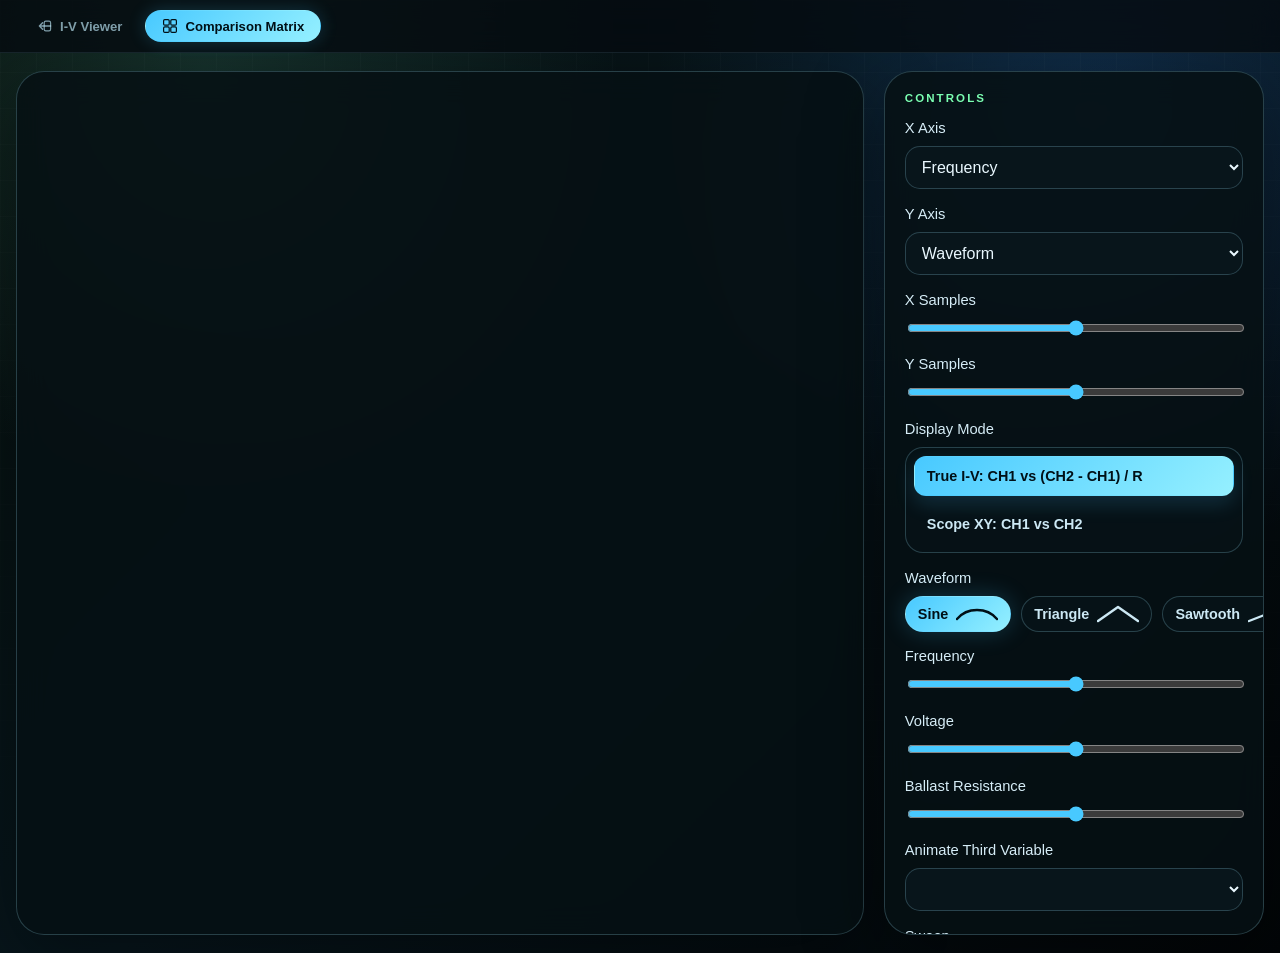
==== matrix.html @ fc069913 "Add files via upload" ====
<!doctype html>
<html lang="en">
  <head>
    <meta charset="utf-8" />
    <meta name="viewport" content="width=device-width, initial-scale=1" />
    <title>IV Comparison Matrix</title>
    <link rel="stylesheet" href="styles.css" />
    <link rel="stylesheet" href="matrix.css" />
  </head>
  <body>
    <nav class="page-nav">
      <a href="index.html" class="page-nav-link">
        <svg viewBox="0 0 20 20" aria-hidden="true"><path d="M3 10h14M3 10l4-4M3 10l4 4" stroke="currentColor" stroke-width="1.8" stroke-linecap="round" stroke-linejoin="round" fill="none"/><rect x="9" y="4" width="8" height="12" rx="2" stroke="currentColor" stroke-width="1.5" fill="none"/></svg>
        I-V Viewer
      </a>
      <a href="matrix.html" class="page-nav-link active" aria-current="page">
        <svg viewBox="0 0 20 20" aria-hidden="true"><rect x="2" y="2" width="7" height="7" rx="1.5" stroke="currentColor" stroke-width="1.5" fill="none"/><rect x="11" y="2" width="7" height="7" rx="1.5" stroke="currentColor" stroke-width="1.5" fill="none"/><rect x="2" y="11" width="7" height="7" rx="1.5" stroke="currentColor" stroke-width="1.5" fill="none"/><rect x="11" y="11" width="7" height="7" rx="1.5" stroke="currentColor" stroke-width="1.5" fill="none"/></svg>
        Comparison Matrix
      </a>
    </nav>
    <main class="shell">
      <section class="layout matrix-layout">
        <article class="scope-card matrix-card">
          <canvas id="matrixCanvas" aria-label="Mushristor I-V comparison matrix"></canvas>
        </article>

        <aside class="control-panel">
          <div class="panel-heading">
            <p class="eyebrow">Controls</p>
          </div>

          <div class="control-grid">
            <label class="control">
              <span>X Axis</span>
              <select id="xAxisSelect">
                <option value="waveform">Waveform</option>
                <option value="frequencyHz" selected>Frequency</option>
                <option value="vppSetting">Voltage</option>
                <option value="rShuntOhms">Ballast Resistance</option>
              </select>
            </label>

            <label class="control">
              <span>Y Axis</span>
              <select id="yAxisSelect">
                <option value="waveform" selected>Waveform</option>
                <option value="frequencyHz">Frequency</option>
                <option value="vppSetting">Voltage</option>
                <option value="rShuntOhms">Ballast Resistance</option>
              </select>
            </label>
          </div>

          <label class="control" id="xSamplesControl">
            <span>
              X Samples
              <output id="xSamplesValue"></output>
            </span>
            <input id="xSamplesSlider" type="range" min="2" max="6" step="1" value="4" />
          </label>

          <label class="control" id="ySamplesControl">
            <span>
              Y Samples
              <output id="ySamplesValue"></output>
            </span>
            <input id="ySamplesSlider" type="range" min="2" max="6" step="1" value="4" />
          </label>

          <div class="control">
            <span>Display Mode</span>
            <div class="mode-buttons" aria-label="Display Mode">
              <button class="mode-button" type="button" data-display-mode="trueIv" aria-pressed="true">
                True I-V: CH1 vs (CH2 - CH1) / R
              </button>
              <button class="mode-button" type="button" data-display-mode="scopeXy" aria-pressed="false">
                Scope XY: CH1 vs CH2
              </button>
            </div>
          </div>

          <div class="control hidden" id="fixedWaveformControl">
            <span>Waveform</span>
            <div class="waveform-switcher fixed-waveform-switcher" aria-label="Fixed waveform selector">
              <button class="waveform-button fixed-waveform-button" type="button" data-fixed-waveform="sine" aria-pressed="true">
                <span>Sine</span>
                <svg viewBox="0 0 42 18" aria-hidden="true" draggable="false">
                  <path d="M1 14 C11 2, 31 2, 41 14" />
                </svg>
              </button>
              <button class="waveform-button fixed-waveform-button" type="button" data-fixed-waveform="triangle" aria-pressed="false">
                <span>Triangle</span>
                <svg viewBox="0 0 42 18" aria-hidden="true" draggable="false">
                  <polyline points="1,16 21,2 41,16" />
                </svg>
              </button>
              <button class="waveform-button fixed-waveform-button" type="button" data-fixed-waveform="sawtooth" aria-pressed="false">
                <span>Sawtooth</span>
                <svg viewBox="0 0 42 18" aria-hidden="true" draggable="false">
                  <polyline points="1,16 37,2 37,16" />
                </svg>
              </button>
              <button class="waveform-button fixed-waveform-button" type="button" data-fixed-waveform="square" aria-pressed="false">
                <span>Square</span>
                <svg viewBox="0 0 42 18" aria-hidden="true" draggable="false">
                  <polyline points="1,16 1,4 32,4 32,16" />
                </svg>
              </button>
            </div>
          </div>

          <label class="control hidden" id="fixedFrequencyControl">
            <span>
              Frequency
              <output id="fixedFrequencyValue"></output>
            </span>
            <input id="fixedFrequencySlider" type="range" />
          </label>

          <label class="control hidden" id="fixedVoltageControl">
            <span>
              Voltage
              <output id="fixedVoltageValue"></output>
            </span>
            <input id="fixedVoltageSlider" type="range" />
          </label>

          <label class="control hidden" id="fixedShuntControl">
            <span>
              Ballast Resistance
              <output id="fixedShuntValue"></output>
            </span>
            <input id="fixedShuntSlider" type="range" />
          </label>

          <label class="control">
            <span>Animate Third Variable</span>
            <select id="modulationSelect"></select>
          </label>

          <label class="control hidden" id="modulationControl">
            <span>
              <span id="modulationLabel">Sweep</span>
              <output id="modulationValue"></output>
            </span>
            <input id="modulationSlider" type="range" />
          </label>

          <div class="inline-toggles matrix-toggles" aria-label="Matrix display options">
            <label id="playModulationWrap" class="hidden">
              <input id="playModulation" type="checkbox" />
              <span>Sweep</span>
            </label>
            <label>
              <input id="showGrid" type="checkbox" />
              <span>Grid</span>
            </label>
            <label>
              <input id="showAxes" type="checkbox" />
              <span>Axes</span>
            </label>
            <label>
              <input id="showCursor" type="checkbox" />
              <span>Cursor</span>
            </label>
          </div>

          <label class="toggle-row">
            <input id="smoothTrace" type="checkbox" checked />
            <span>Smooth measured noise</span>
          </label>
        </aside>
      </section>
    </main>

    <script src="data/triangle_hydrated.js"></script>
    <script src="data/sine_hydrated.js"></script>
    <script src="data/sawtooth_hydrated.js"></script>
    <script src="data/square_hydrated.js"></script>
    <script src="matrix.js"></script>
  </body>
</html>
---- styles.css ----
:root {
  --ink: #eaf8ff;
  --muted: #7f9dad;
  --panel: rgba(6, 16, 20, 0.88);
  --panel-strong: #071014;
  --cyan: #48c9ff;
  --cyan-soft: rgba(72, 201, 255, 0.24);
  --blue: #1f7bff;
  --amber: #e6d45f;
  --green: #7bffb2;
  --line: rgba(157, 225, 255, 0.16);
  --edge: rgba(161, 230, 255, 0.22);
  --shadow: 0 24px 80px rgba(0, 0, 0, 0.42);
}

* {
  box-sizing: border-box;
}

body {
  min-height: 100vh;
  margin: 0;
  color: var(--ink);
  background:
    radial-gradient(circle at 16% 8%, rgba(84, 180, 155, 0.2), transparent 26rem),
    radial-gradient(circle at 86% 12%, rgba(54, 141, 255, 0.2), transparent 28rem),
    linear-gradient(135deg, #07100d 0%, #07161d 48%, #020507 100%);
  font-family: "Avenir Next", "Trebuchet MS", sans-serif;
}

body::before {
  position: fixed;
  inset: 0;
  pointer-events: none;
  content: "";
  background-image:
    linear-gradient(rgba(255,255,255,0.025) 1px, transparent 1px),
    linear-gradient(90deg, rgba(255,255,255,0.022) 1px, transparent 1px);
  background-size: 36px 36px;
  mask-image: linear-gradient(to bottom, rgba(0,0,0,0.8), rgba(0,0,0,0.15));
}

.page-nav {
  position: sticky;
  top: 0;
  z-index: 100;
  display: flex;
  gap: 6px;
  padding: 10px 20px;
  background: rgba(5, 12, 16, 0.82);
  backdrop-filter: blur(18px);
  border-bottom: 1px solid rgba(157, 225, 255, 0.1);
}

.page-nav-link {
  display: inline-flex;
  align-items: center;
  gap: 7px;
  padding: 7px 16px;
  border-radius: 999px;
  font-family: "Avenir Next", "Trebuchet MS", sans-serif;
  font-size: 0.82rem;
  font-weight: 700;
  text-decoration: none;
  color: rgba(180, 220, 235, 0.7);
  border: 1px solid transparent;
  transition: all 0.2s;
}

.page-nav-link svg {
  width: 16px;
  height: 16px;
  flex-shrink: 0;
}

.page-nav-link:hover {
  color: #eaf8ff;
  border-color: rgba(161, 230, 255, 0.22);
  background: rgba(72, 201, 255, 0.08);
}

.page-nav-link.active {
  color: #001017;
  background: linear-gradient(135deg, var(--cyan), #95f0ff);
  border-color: transparent;
  box-shadow: 0 0 18px rgba(72, 201, 255, 0.2);
}

.shell {
  width: min(1480px, calc(100vw - 32px));
  margin: 0 auto;
  padding: clamp(10px, 2vh, 24px) 0;
}

.hero {
  display: grid;
  grid-template-columns: minmax(160px, 260px) 1fr;
  gap: 28px;
  align-items: end;
  margin-bottom: 24px;
}

.hero h1,
.panel-heading h2,
.wave-card h2 {
  margin: 0;
  letter-spacing: -0.04em;
  font-family: Georgia, "Times New Roman", serif;
}

.hero h1 {
  font-size: clamp(2.4rem, 7vw, 6.6rem);
  line-height: 0.9;
}

.hero p:last-child {
  max-width: 870px;
  margin: 14px 0 0;
  color: #b7d7e5;
  font-size: clamp(1rem, 1.5vw, 1.25rem);
}

.eyebrow {
  margin: 0;
  color: var(--green);
  text-transform: uppercase;
  letter-spacing: 0.18em;
  font-size: 0.72rem;
  font-weight: 700;
}

.layout {
  display: grid;
  grid-template-columns: minmax(0, 1fr) 380px;
  gap: 20px;
  align-items: stretch;
  height: calc(100dvh - clamp(20px, 4vh, 48px));
  min-height: 0;
}

.scope-card,
.control-panel,
.wave-card {
  border: 1px solid var(--edge);
  border-radius: 28px;
  background: var(--panel);
  box-shadow: var(--shadow);
  backdrop-filter: blur(16px);
}

.scope-card {
  overflow: hidden;
  min-height: 0;
  display: grid;
  grid-template-rows: auto minmax(320px, 1fr);
}

.scope-toolbar {
  display: flex;
  justify-content: space-between;
  align-items: center;
  padding: 16px 22px;
  color: #bbd9e8;
  border-bottom: 1px solid var(--line);
  font-size: 0.9rem;
}

#ivCanvas,
#waveCanvas {
  display: block;
  width: 100%;
  background: #030609;
}

#ivCanvas {
  height: 100%;
  min-height: 0;
}

.control-panel {
  padding: clamp(16px, 2.2vh, 24px);
  align-self: stretch;
  min-height: 0;
  overflow: auto;
}

.panel-heading {
  margin-bottom: clamp(12px, 1.8vh, 22px);
}

.panel-heading h2,
.wave-card h2 {
  margin-top: 6px;
  font-size: 2rem;
}

.control {
  display: block;
  margin: clamp(12px, 1.85vh, 20px) 0;
}

.control > span,
.toggle-row {
  display: flex;
  justify-content: space-between;
  gap: 12px;
  align-items: center;
  margin-bottom: 10px;
  color: #d6edf7;
  font-size: 0.92rem;
}

output {
  color: var(--cyan);
  font-variant-numeric: tabular-nums;
}

input[type="range"] {
  width: 100%;
  accent-color: var(--cyan);
}

select,
button {
  width: 100%;
  border: 1px solid var(--edge);
  border-radius: 15px;
  color: var(--ink);
  background: #08151b;
  font: inherit;
}

select {
  padding: 11px 12px;
}

button {
  margin-top: 10px;
  padding: 13px 14px;
  cursor: pointer;
  color: #001017;
  background: linear-gradient(135deg, var(--cyan), #95f0ff);
  font-weight: 800;
  box-shadow: 0 12px 30px rgba(72, 201, 255, 0.2);
}

.waveform-switcher {
  display: flex;
  gap: 10px;
  align-items: center;
}

.waveform-button {
  display: inline-flex;
  width: auto;
  margin: 0;
  padding: 8px 12px;
  gap: 8px;
  align-items: center;
  color: #cce8f4;
  background: rgba(8, 21, 27, 0.72);
  border-color: rgba(161, 230, 255, 0.22);
  border-radius: 999px;
  box-shadow: none;
  font-size: 0.9rem;
  font-weight: 800;
  -webkit-user-drag: none;
  user-select: none;
}

.waveform-button[aria-pressed="true"] {
  color: #001017;
  background: linear-gradient(135deg, var(--cyan), #95f0ff);
  box-shadow: 0 0 24px rgba(72, 201, 255, 0.22);
}

.waveform-button svg {
  width: 42px;
  height: 18px;
  pointer-events: none;
  -webkit-user-drag: none;
  user-select: none;
}

.waveform-button polyline,
.waveform-button path {
  fill: none;
  stroke: currentColor;
  stroke-width: 2.4;
  stroke-linecap: round;
  stroke-linejoin: round;
}

.toggle-row {
  justify-content: flex-start;
  margin: clamp(12px, 1.85vh, 20px) 0 10px;
  font-size: 1rem;
}

.toggle-row input,
.inline-toggles input {
  accent-color: var(--cyan);
}

.inline-toggles {
  display: flex;
  gap: 22px;
  align-items: center;
  margin: clamp(12px, 1.7vh, 18px) 0 8px;
  color: #d6edf7;
  flex-wrap: wrap;
}

.inline-toggles label {
  display: inline-flex;
  gap: 9px;
  align-items: center;
}

.bounds-control {
  margin: clamp(12px, 1.7vh, 18px) 0 8px;
}

.bounds-control > span {
  display: block;
  margin-bottom: 10px;
  color: #d6edf7;
  font-size: 0.92rem;
}

.compact-toggles {
  gap: 16px;
  margin: 0;
}

.mode-buttons {
  display: grid;
  gap: 8px;
  margin-top: 10px;
  padding: 8px;
  border: 1px solid var(--edge);
  border-radius: 18px;
  background: rgba(8, 21, 27, 0.54);
}

.mode-button {
  width: 100%;
  margin: 0;
  padding: 11px 12px;
  color: #cce8f4;
  background: transparent;
  border-color: transparent;
  border-radius: 12px;
  box-shadow: none;
  text-align: left;
  font-size: 0.9rem;
  font-weight: 800;
}

.mode-button[aria-pressed="true"] {
  color: #001017;
  background: linear-gradient(135deg, var(--cyan), #95f0ff);
  box-shadow: 0 8px 20px rgba(72, 201, 255, 0.16);
}

.readout {
  display: grid;
  gap: 12px;
  margin: 24px 0 0;
}

.readout div {
  padding: 13px 14px;
  border: 1px solid var(--line);
  border-radius: 16px;
  background: rgba(255,255,255,0.035);
}

.readout dt {
  margin-bottom: 4px;
  color: var(--muted);
  font-size: 0.72rem;
  text-transform: uppercase;
  letter-spacing: 0.14em;
}

.readout dd {
  margin: 0;
  color: #ecfbff;
  font-variant-numeric: tabular-nums;
  line-height: 1.35;
}

.wave-card {
  margin-top: 20px;
  padding: 22px;
}

#waveCanvas {
  height: 360px;
  margin-top: 16px;
  border: 1px solid var(--line);
  border-radius: 20px;
}

@media (max-width: 1050px) {
  .hero,
  .layout {
    grid-template-columns: 1fr;
    height: auto;
    min-height: auto;
  }

  .scope-card {
    min-height: auto;
  }

  #ivCanvas {
    height: 560px;
  }
}

@media (max-width: 680px) {
  .shell {
    width: min(100vw - 18px, 1480px);
    padding-top: 18px;
  }

  .scope-card,
  .control-panel,
  .wave-card {
    border-radius: 20px;
  }

  #ivCanvas {
    height: 460px;
  }

  #waveCanvas {
    height: 300px;
  }
}
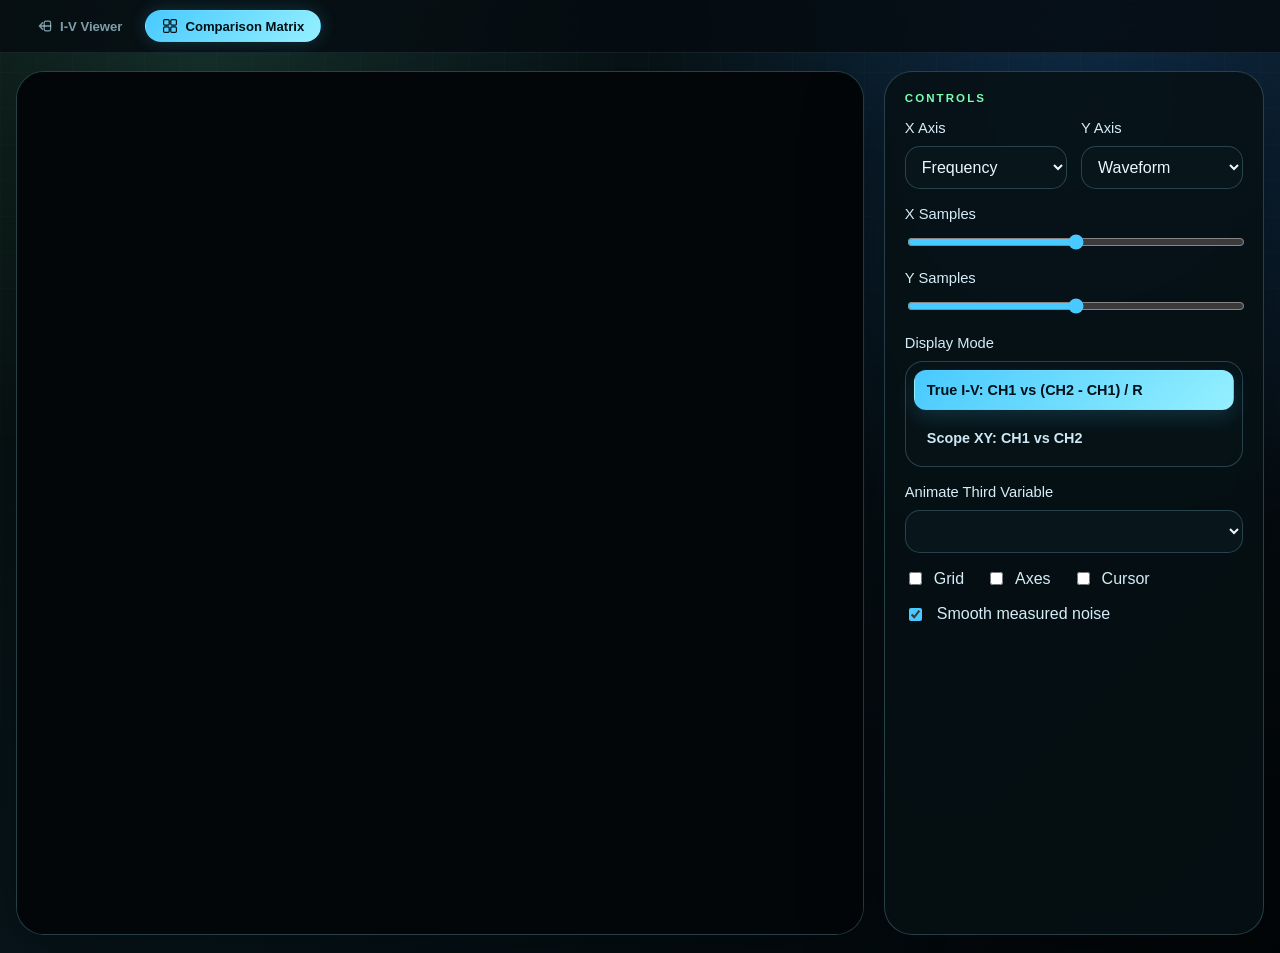
==== commit ebd8d65d: "Update matrix.html" ====
--- a/matrix.html
+++ b/matrix.html
@@ -173,10 +173,10 @@
       </section>
     </main>
 
-    <script src="data/triangle_hydrated.js"></script>
-    <script src="data/sine_hydrated.js"></script>
-    <script src="data/sawtooth_hydrated.js"></script>
-    <script src="data/square_hydrated.js"></script>
+    <script src="triangle_hydrated.js"></script>
+    <script src="sine_hydrated.js"></script>
+    <script src="sawtooth_hydrated.js"></script>
+    <script src="square_hydrated.js"></script>
     <script src="matrix.js"></script>
   </body>
 </html>
--- a/matrix.css
+++ b/matrix.css
@@ -0,0 +1,50 @@
+.matrix-layout {
+  height: calc(100dvh - clamp(20px, 4vh, 48px));
+}
+
+.matrix-card {
+  min-height: 0;
+  display: flex;
+}
+
+#matrixCanvas {
+  display: block;
+  flex: 1 1 auto;
+  width: 100%;
+  height: auto;
+  min-height: 0;
+  background: #030609;
+}
+
+.control-grid {
+  display: grid;
+  grid-template-columns: repeat(2, minmax(0, 1fr));
+  gap: 14px;
+}
+
+.control-grid .control {
+  margin: 0;
+}
+
+.fixed-waveform-switcher {
+  flex-wrap: wrap;
+  margin-top: 10px;
+}
+
+.fixed-waveform-button {
+  font-size: 0.82rem;
+}
+
+.matrix-toggles {
+  margin-top: 14px;
+}
+
+.hidden {
+  display: none !important;
+}
+
+@media (max-width: 1180px) {
+  .control-grid {
+    grid-template-columns: 1fr;
+  }
+}
